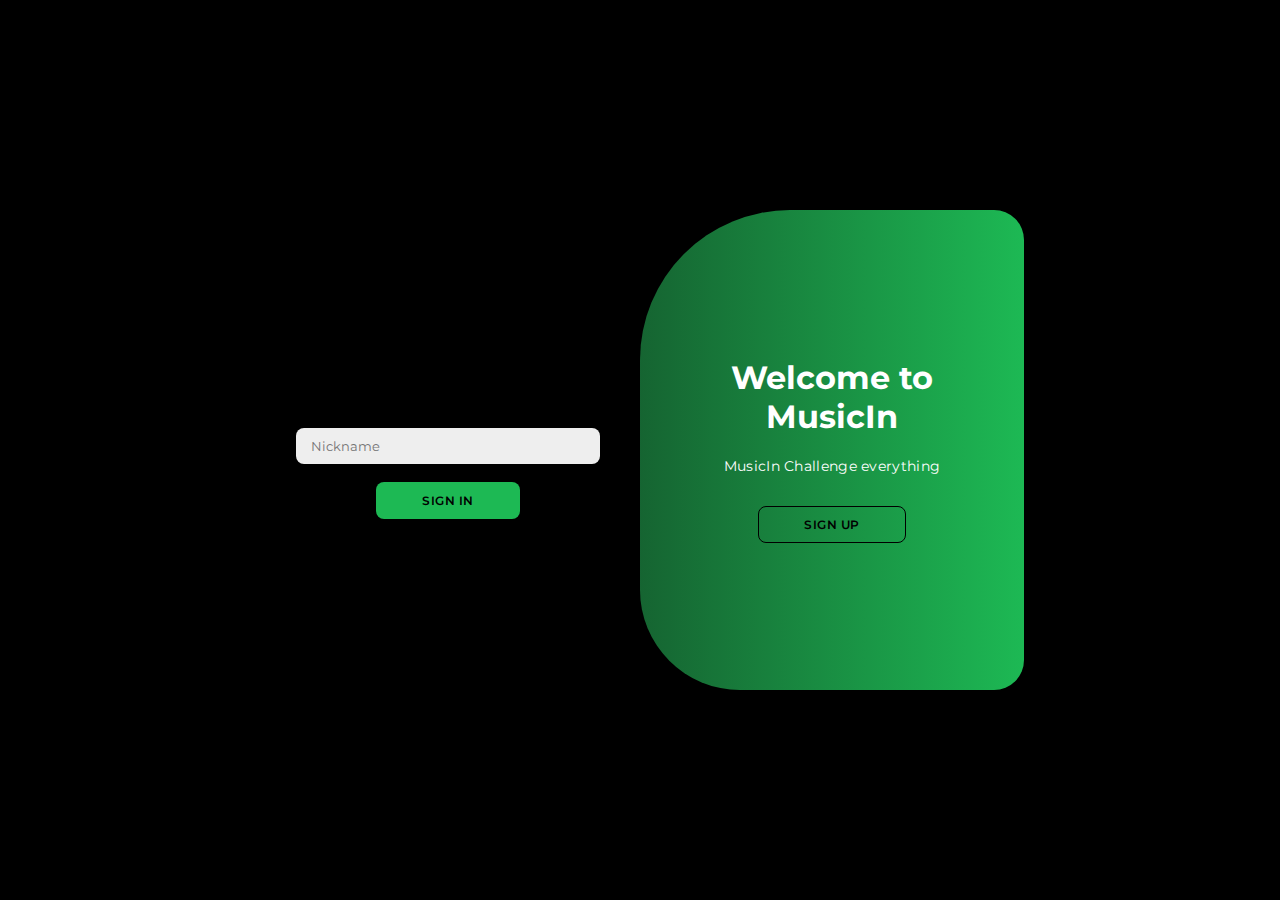
==== loginpage.html @ 5a4eead2 "Added Logo and new gradient" ====
<!DOCTYPE html>
<html lang="en">

<head>
    <meta charset="UTF-8">
    <meta name="viewport" content="width=device-width, initial-scale=1.0">
    <link rel="stylesheet" href="https://cdnjs.cloudflare.com/ajax/libs/font-awesome/6.4.2/css/all.min.css">
    <link rel="stylesheet" href="LogInstyle.css">
    <title>Log in to MusicIn</title>
</head>

<body>

    <div class="container" id="container">
        <div class="form-container sign-up">
            <form>
                <h1>Create Account</h1>
                <span>or use your email for registration</span>
                <input type="text" placeholder="Name">
                <input type="nickname" placeholder="Create Nick Name">
                <button>Sign Up</button>
            </form>
        </div>
        <div class="form-container sign-in">
            <form>
                <h1>Sign In</h1>
                <input type="nickname" placeholder="Nickname">
                <button>Sign In</button>
            </form>
        </div>
        <div class="toggle-container">
            <div class="toggle">
                <div class="toggle-panel toggle-left">
                    <h1>Welcome Back!</h1>
                    <p>Enter your personal details to use all of site features</p>
                    <button class="hidden" id="login">Sign In</button>
                </div>
                <div class="toggle-panel toggle-right">
                    <h1>Welcome to MusicIn</h1>
                    <p>MusicIn Challenge everything</p>
                    <button class="hidden" id="register">Sign Up</button>
                </div>
            </div>
        </div>
    </div>
</body>

</html>
---- LogInstyle.css ----
@import url('https://fonts.googleapis.com/css2?family=Montserrat:wght@300;400;500;600;700&display=swap');

*{
    margin: 0;
    padding: 0;
    box-sizing: border-box;
    font-family: 'Montserrat', sans-serif;
}

body{
    background-color: #c9d6ff;
    background: linear-gradient(to right, #000000, #000000);
    display: flex;
    align-items: center;
    justify-content: center;
    flex-direction: column;
    height: 100vh;
}

.container{
    background-color: #000000;
    border-radius: 30px;
    box-shadow: 0 5px 15px rgba(0, 0, 0, 0.35);
    position: relative;
    overflow: hidden;
    width: 768px;
    max-width: 100%;
    min-height: 480px;
}

.container p{
    font-size: 14px;
    line-height: 20px;
    letter-spacing: 0.3px;
    margin: 20px 0;
}

.container span{
    font-size: 12px;
}

.container a{
    color: #333;
    font-size: 13px;
    text-decoration: none;
    margin: 15px 0 10px;
}

.container button{
    background-color: #1DB954;
    color: #000000;
    font-size: 12px;
    padding: 10px 45px;
    border: 1px solid transparent;
    border-radius: 8px;
    font-weight: 600;
    letter-spacing: 0.5px;
    text-transform: uppercase;
    margin-top: 10px;
    cursor: pointer;
}

.container button.hidden{
    background-color: transparent;
    border-color: #000000;
}

.container form{
    background-color: #000000;
    display: flex;
    align-items: center;
    justify-content: center;
    flex-direction: column;
    padding: 0 40px;
    height: 100%;
}

.container input{
    background-color: #eee;
    border: none;
    margin: 8px 0;
    padding: 10px 15px;
    font-size: 13px;
    border-radius: 8px;
    width: 100%;
    outline: none;
}

.form-container{
    position: absolute;
    top: 0;
    height: 100%;
    transition: all 0.6s ease-in-out;
}

.sign-in{
    left: 0;
    width: 50%;
    z-index: 2;
}

.container.active .sign-in{
    transform: translateX(100%);
}

.sign-up{
    left: 0;
    width: 50%;
    opacity: 0;
    z-index: 1;
}

.container.active .sign-up{
    transform: translateX(100%);
    opacity: 1;
    z-index: 5;
    animation: move 0.6s;
}

@keyframes move{
    0%, 49.99%{
        opacity: 0;
        z-index: 1;
    }
    50%, 100%{
        opacity: 1;
        z-index: 5;
    }
}

.toggle-container{
    position: absolute;
    top: 0;
    left: 50%;
    width: 50%;
    height: 100%;
    overflow: hidden;
    transition: all 0.6s ease-in-out;
    border-radius: 150px 0 0 100px;
    z-index: 1000;
}

.container.active .toggle-container{
    transform: translateX(-100%);
    border-radius: 0 150px 100px 0;
}

.toggle{
    background-color: #1DB954;
    height: 100%;
    background: linear-gradient(to right, #0e100f, #1DB954);
    color: #fff;
    position: relative;
    left: -100%;
    height: 100%;
    width: 200%;
    transform: translateX(0);
    transition: all 0.6s ease-in-out;
}

.container.active .toggle{
    transform: translateX(50%);
}

.toggle-panel{
    position: absolute;
    width: 50%;
    height: 100%;
    display: flex;
    align-items: center;
    justify-content: center;
    flex-direction: column;
    padding: 0 30px;
    text-align: center;
    top: 0;
    transform: translateX(0);
    transition: all 0.6s ease-in-out;
}

.toggle-left{
    transform: translateX(-200%);
}

.container.active .toggle-left{
    transform: translateX(0);
}

.toggle-right{
    right: 0;
    transform: translateX(0);
}

.container.active .toggle-right{
    transform: translateX(200%);
}
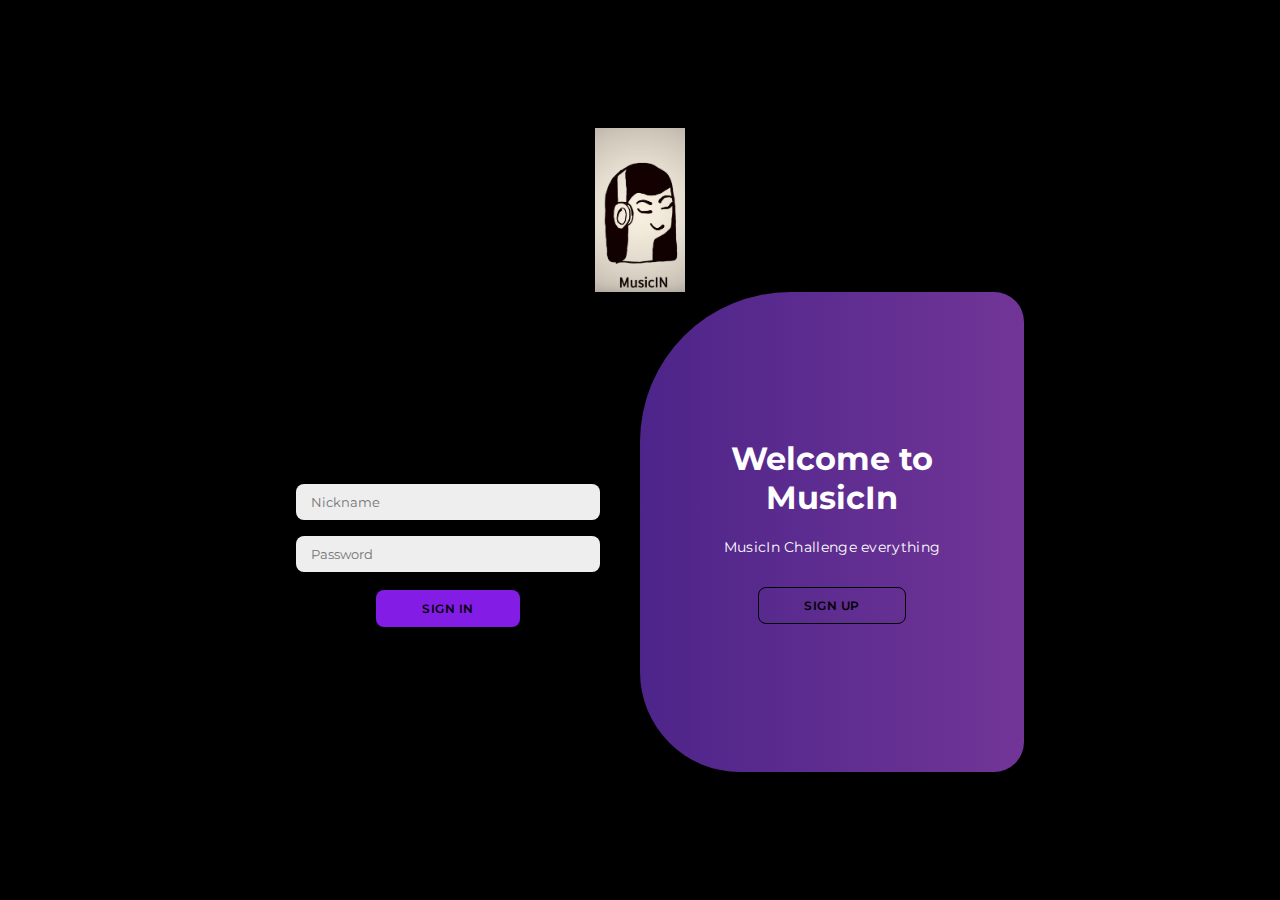
==== commit ae9eebc5: "New Style" ====
--- a/loginpage.html
+++ b/loginpage.html
@@ -10,14 +10,14 @@
 </head>
 
 <body>
-
+    <img src="Drawing.jpeg" alt="MusicIn Logo" style="width: 7%; height: auto;">
     <div class="container" id="container">
         <div class="form-container sign-up">
             <form>
                 <h1>Create Account</h1>
-                <span>or use your email for registration</span>
-                <input type="text" placeholder="Name">
-                <input type="nickname" placeholder="Create Nick Name">
+                <span>Create an account in MusicIn</span>
+                <input type="nickname" placeholder="Name">
+                <input type="password" placeholder="password">
                 <button>Sign Up</button>
             </form>
         </div>
@@ -25,6 +25,7 @@
             <form>
                 <h1>Sign In</h1>
                 <input type="nickname" placeholder="Nickname">
+                <input type="password" placeholder="Password">
                 <button>Sign In</button>
             </form>
         </div>
--- a/LogInstyle.css
+++ b/LogInstyle.css
@@ -47,7 +47,7 @@
 }
 
 .container button{
-    background-color: #1DB954;
+    background-color: #831ce4;
     color: #000000;
     font-size: 12px;
     padding: 10px 45px;
@@ -148,7 +148,7 @@
 .toggle{
     background-color: #1DB954;
     height: 100%;
-    background: linear-gradient(to right, #0e100f, #1DB954);
+    background: linear-gradient(to left, #713597, #29147c);
     color: #fff;
     position: relative;
     left: -100%;
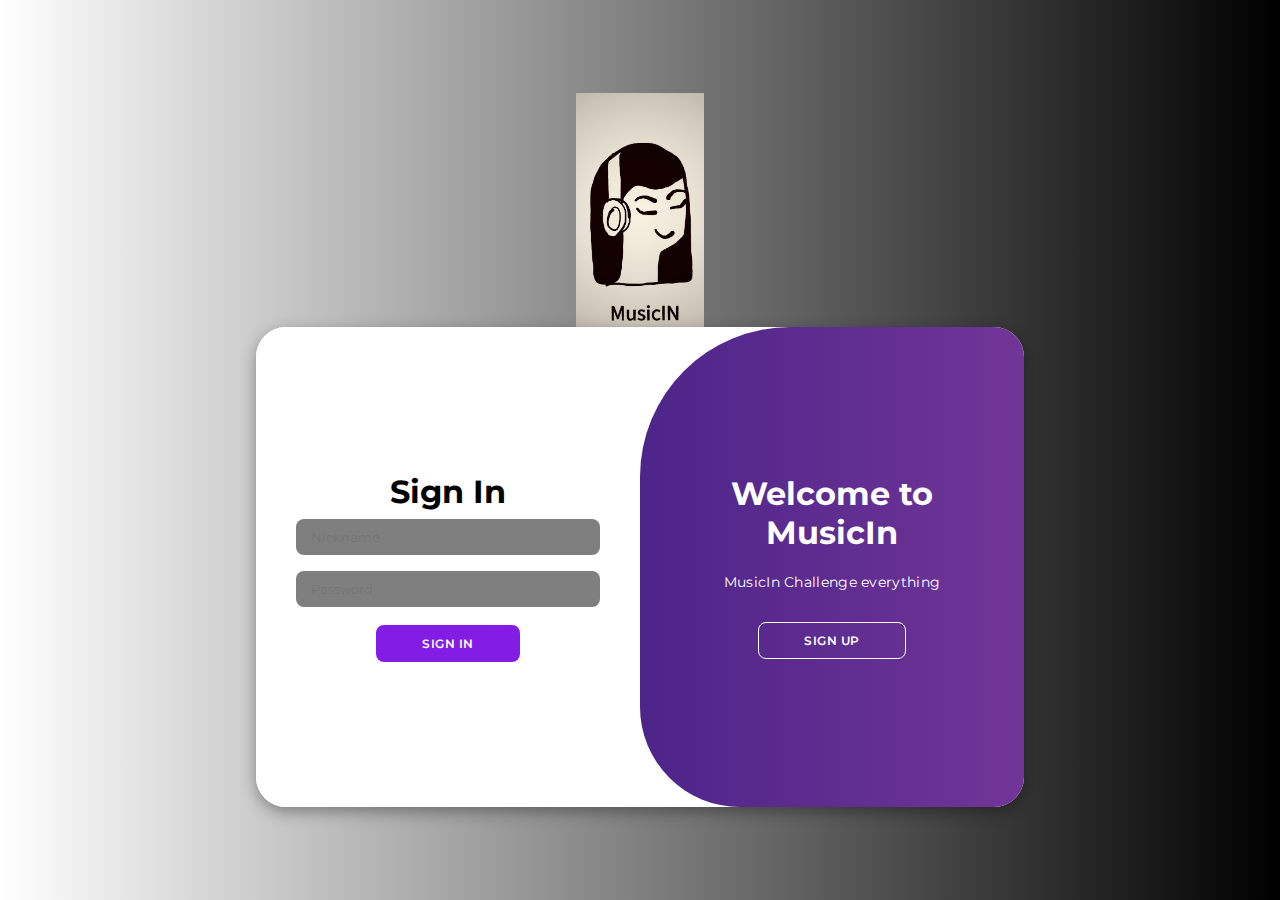
==== commit 3b62adfc: "fixed bugs" ====
--- a/loginpage.html
+++ b/loginpage.html
@@ -10,7 +10,7 @@
 </head>
 
 <body>
-    <img src="Drawing.jpeg" alt="MusicIn Logo" style="width: 7%; height: auto;">
+    <img src="Drawing.jpeg" alt="MusicIn Logo" style="width: 10%; height: auto;">
     <div class="container" id="container">
         <div class="form-container sign-up">
             <form>
--- a/LogInstyle.css
+++ b/LogInstyle.css
@@ -9,7 +9,7 @@
 
 body{
     background-color: #c9d6ff;
-    background: linear-gradient(to right, #000000, #000000);
+    background: linear-gradient(to right, #ffffff, #000000);
     display: flex;
     align-items: center;
     justify-content: center;
@@ -18,7 +18,7 @@
 }
 
 .container{
-    background-color: #000000;
+    background-color: #ffffff;
     border-radius: 30px;
     box-shadow: 0 5px 15px rgba(0, 0, 0, 0.35);
     position: relative;
@@ -40,7 +40,7 @@
 }
 
 .container a{
-    color: #333;
+    color: #ffffff;
     font-size: 13px;
     text-decoration: none;
     margin: 15px 0 10px;
@@ -48,7 +48,7 @@
 
 .container button{
     background-color: #831ce4;
-    color: #000000;
+    color: #ffffff;
     font-size: 12px;
     padding: 10px 45px;
     border: 1px solid transparent;
@@ -62,11 +62,11 @@
 
 .container button.hidden{
     background-color: transparent;
-    border-color: #000000;
+    border-color: #ffffff;
 }
 
 .container form{
-    background-color: #000000;
+    background-color: #ffffff;
     display: flex;
     align-items: center;
     justify-content: center;
@@ -76,7 +76,7 @@
 }
 
 .container input{
-    background-color: #eee;
+    background-color: #7f7f7f;
     border: none;
     margin: 8px 0;
     padding: 10px 15px;
